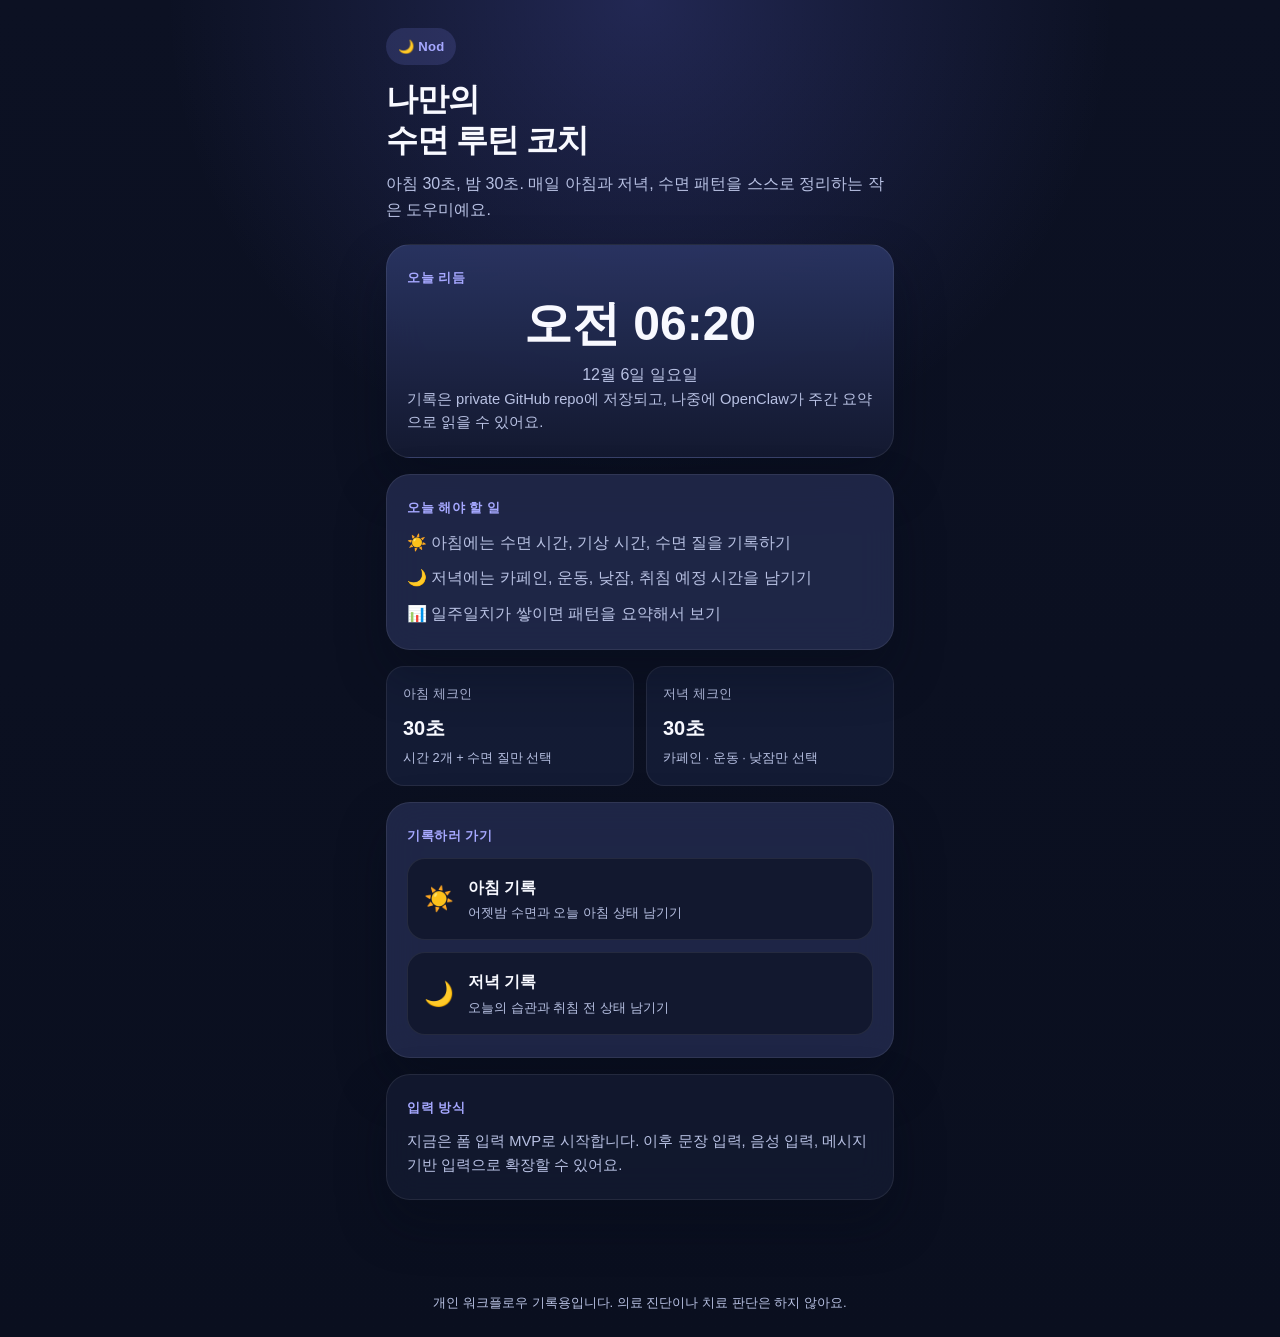
==== index.html @ a0b85b3d "feat: polish sleep check-in UX and bedtime recommendation" ====
<!DOCTYPE html>
<html lang="ko">
<head>
  <meta charset="UTF-8">
  <meta name="viewport" content="width=device-width, initial-scale=1.0">
  <title>Nod Sleep Check-in</title>
  <link rel="stylesheet" href="assets/styles.css">
  <script>window.API_BASE_URL = 'https://sleep-tech-five.vercel.app'</script>
</head>
<body>
  <div class="container">
    <header class="hero">
      <div class="hero-badge">🌙 Nod</div>
      <h1>나만의<br>수면 루틴 코치</h1>
      <p class="subtitle">아침 30초, 밤 30초. 매일 아침과 저녁, 수면 패턴을 스스로 정리하는 작은 도우미예요.</p>
    </header>

    <section class="card card-accent">
      <p class="eyebrow">오늘 리듬</p>
      <div class="time-display" id="currentTime"></div>
      <p class="center-text" id="currentDate"></p>
      <p class="helper-text">기록은 private GitHub repo에 저장되고, 나중에 OpenClaw가 주간 요약으로 읽을 수 있어요.</p>
    </section>

    <section class="card">
      <p class="eyebrow">오늘 해야 할 일</p>
      <ul class="check-list">
        <li>☀️ 아침에는 수면 시간, 기상 시간, 수면 질을 기록하기</li>
        <li>🌙 저녁에는 카페인, 운동, 낮잠, 취침 예정 시간을 남기기</li>
        <li>📊 일주일치가 쌓이면 패턴을 요약해서 보기</li>
      </ul>
    </section>

    <section class="quick-stats">
      <div class="stat-card">
        <div class="stat-label">아침 체크인</div>
        <div class="stat-value">30초</div>
        <div class="stat-caption">시간 2개 + 수면 질만 선택</div>
      </div>
      <div class="stat-card">
        <div class="stat-label">저녁 체크인</div>
        <div class="stat-value">30초</div>
        <div class="stat-caption">카페인 · 운동 · 낮잠만 선택</div>
      </div>
    </section>

    <section class="card">
      <p class="eyebrow">기록하러 가기</p>
      <div class="stack-actions">
        <a class="action-card" href="morning.html">
          <span class="action-emoji">☀️</span>
          <span>
            <strong>아침 기록</strong>
            <small>어젯밤 수면과 오늘 아침 상태 남기기</small>
          </span>
        </a>
        <a class="action-card" href="evening.html">
          <span class="action-emoji">🌙</span>
          <span>
            <strong>저녁 기록</strong>
            <small>오늘의 습관과 취침 전 상태 남기기</small>
          </span>
        </a>
      </div>
    </section>

    <section class="card muted-card">
      <p class="eyebrow">입력 방식</p>
      <p class="helper-text">지금은 폼 입력 MVP로 시작합니다. 이후 문장 입력, 음성 입력, 메시지 기반 입력으로 확장할 수 있어요.</p>
    </section>
  </div>

<footer>
    <p>개인 워크플로우 기록용입니다. 의료 진단이나 치료 판단은 하지 않아요.</p>
  </footer>

  <script>
    function updateTime() {
      const now = new Date();
      const timeStr = now.toLocaleTimeString('ko-KR', { hour: '2-digit', minute: '2-digit' });
      const dateStr = now.toLocaleDateString('ko-KR', { weekday: 'long', month: 'long', day: 'numeric' });
      document.getElementById('currentTime').textContent = timeStr;
      document.getElementById('currentDate').textContent = dateStr;
    }
    updateTime();
    setInterval(updateTime, 1000);
  </script>
</body>
</html>
---- assets/styles.css ----
*, *::before, *::after {
  box-sizing: border-box;
  margin: 0;
  padding: 0;
}

:root {
  --bg-primary: #0b1020;
  --bg-secondary: #141a31;
  --bg-card: rgba(33, 41, 76, 0.88);
  --bg-soft: rgba(106, 121, 214, 0.12);
  --text-primary: #f8f9ff;
  --text-secondary: #b8c1e3;
  --accent: #8b8fff;
  --accent-strong: #a6a8ff;
  --accent-soft: rgba(139, 143, 255, 0.16);
  --success: #67d9a4;
  --error: #ff8f9f;
  --border: rgba(255, 255, 255, 0.08);
  --radius-xl: 24px;
  --radius-lg: 18px;
  --radius-md: 14px;
  --shadow: 0 24px 48px rgba(5, 10, 26, 0.36);
}

body {
  font-family: -apple-system, BlinkMacSystemFont, 'Segoe UI', Roboto, 'Noto Sans KR', sans-serif;
  background:
    radial-gradient(circle at top, rgba(112, 120, 255, 0.22), transparent 32%),
    linear-gradient(180deg, #0c1123 0%, #0a0f1f 100%);
  color: var(--text-primary);
  line-height: 1.6;
  min-height: 100vh;
}

.container {
  max-width: 540px;
  margin: 0 auto;
  padding: 28px 16px 40px;
}

.hero {
  text-align: left;
  margin-bottom: 22px;
}

.compact-hero {
  margin-bottom: 18px;
}

.hero-badge {
  display: inline-flex;
  align-items: center;
  gap: 8px;
  padding: 8px 12px;
  border-radius: 999px;
  background: var(--accent-soft);
  color: var(--accent-strong);
  font-size: 0.82rem;
  font-weight: 700;
  letter-spacing: 0.02em;
  margin-bottom: 14px;
}

h1 {
  font-size: 2rem;
  line-height: 1.28;
  font-weight: 800;
  letter-spacing: -0.03em;
  margin-bottom: 10px;
}

.subtitle {
  color: var(--text-secondary);
  font-size: 1rem;
}

.card {
  background: var(--bg-card);
  border: 1px solid var(--border);
  backdrop-filter: blur(18px);
  border-radius: var(--radius-xl);
  padding: 22px 20px;
  margin-bottom: 16px;
  box-shadow: var(--shadow);
}

.card-accent {
  background: linear-gradient(180deg, rgba(42, 52, 98, 0.95), rgba(20, 26, 49, 0.96));
}

.muted-card {
  background: rgba(22, 28, 52, 0.72);
}

.eyebrow {
  color: var(--accent-strong);
  font-size: 0.82rem;
  font-weight: 700;
  letter-spacing: 0.04em;
  text-transform: uppercase;
  margin-bottom: 12px;
}

.center-text {
  text-align: center;
  color: var(--text-secondary);
}

.helper-text {
  color: var(--text-secondary);
  font-size: 0.92rem;
}

.check-list {
  list-style: none;
  display: grid;
  gap: 10px;
}

.check-list li {
  color: var(--text-secondary);
}

.time-display {
  text-align: center;
  font-size: 3rem;
  line-height: 1;
  font-weight: 800;
  color: var(--text-primary);
  margin: 10px 0 14px;
}

.quick-stats {
  display: grid;
  grid-template-columns: repeat(2, 1fr);
  gap: 12px;
  margin-bottom: 16px;
}

.stat-card {
  background: rgba(21, 29, 55, 0.88);
  border: 1px solid var(--border);
  border-radius: var(--radius-lg);
  padding: 16px;
}

.stat-label {
  color: var(--text-secondary);
  font-size: 0.84rem;
  margin-bottom: 8px;
}

.stat-value {
  font-size: 1.25rem;
  font-weight: 800;
  color: var(--text-primary);
}

.stat-caption {
  color: var(--text-secondary);
  font-size: 0.8rem;
  margin-top: 4px;
}

.stack-actions {
  display: grid;
  gap: 12px;
}

.action-card {
  display: flex;
  gap: 14px;
  align-items: center;
  padding: 16px;
  border-radius: var(--radius-lg);
  background: rgba(18, 24, 46, 0.92);
  border: 1px solid var(--border);
  color: var(--text-primary);
  text-decoration: none;
  transition: transform 0.16s ease, border-color 0.16s ease, background 0.16s ease;
}

.action-card:hover {
  transform: translateY(-1px);
  border-color: rgba(166, 168, 255, 0.32);
  background: rgba(28, 35, 65, 0.96);
}

.action-card strong {
  display: block;
  font-size: 1rem;
}

.action-card small {
  display: block;
  color: var(--text-secondary);
  margin-top: 2px;
}

.action-emoji {
  font-size: 1.5rem;
}

.form-group {
  margin-bottom: 18px;
}

label {
  display: block;
  margin-bottom: 9px;
  font-weight: 600;
  font-size: 0.94rem;
  color: var(--text-primary);
}

.label-row {
  display: flex;
  align-items: center;
  justify-content: space-between;
  gap: 10px;
  margin-bottom: 9px;
}

.label-row label {
  margin-bottom: 0;
}

.voice-btn {
  border: 1px solid var(--border);
  background: rgba(255, 255, 255, 0.06);
  color: var(--text-primary);
  border-radius: 999px;
  padding: 8px 12px;
  font-size: 0.82rem;
  font-weight: 700;
  cursor: pointer;
}

.voice-btn.is-recording {
  background: rgba(255, 143, 159, 0.18);
  border-color: rgba(255, 143, 159, 0.4);
}

.field-note {
  margin-top: 8px;
  color: var(--text-secondary);
  font-size: 0.8rem;
}

input[type="time"],
input[type="text"],
input[type="number"],
textarea {
  width: 100%;
  padding: 14px 15px;
  border: 1px solid rgba(255, 255, 255, 0.08);
  border-radius: var(--radius-md);
  background: rgba(10, 15, 30, 0.72);
  color: var(--text-primary);
  font-size: 1rem;
}

input::placeholder,
textarea::placeholder {
  color: #92a0cf;
}

input:focus,
textarea:focus {
  outline: none;
  border-color: rgba(166, 168, 255, 0.5);
  box-shadow: 0 0 0 3px rgba(139, 143, 255, 0.12);
}

textarea {
  resize: vertical;
  min-height: 96px;
}

.rating-group {
  display: grid;
  grid-template-columns: repeat(5, 1fr);
  gap: 8px;
}

.rating-option input,
.toggle-option input {
  display: none;
}

.rating-option label,
.toggle-option label {
  display: flex;
  flex-direction: column;
  align-items: center;
  justify-content: center;
  gap: 6px;
  min-height: 78px;
  padding: 10px 8px;
  border-radius: var(--radius-md);
  background: rgba(12, 17, 34, 0.76);
  border: 1px solid transparent;
  color: var(--text-primary);
  cursor: pointer;
  text-align: center;
  transition: border-color 0.16s ease, background 0.16s ease, transform 0.16s ease;
}

.rating-option label span {
  font-size: 0.72rem;
  color: var(--text-secondary);
  line-height: 1.2;
}

.rating-option input:checked + label,
.toggle-option input:checked + label {
  background: linear-gradient(180deg, rgba(100, 110, 220, 0.32), rgba(70, 78, 170, 0.34));
  border-color: rgba(166, 168, 255, 0.42);
}

.toggle-group {
  display: grid;
  grid-template-columns: repeat(2, 1fr);
  gap: 10px;
}

.btn {
  display: inline-block;
  width: 100%;
  padding: 16px;
  background: linear-gradient(180deg, #8f93ff 0%, #767bf7 100%);
  color: white;
  border: none;
  border-radius: 999px;
  font-size: 1rem;
  font-weight: 800;
  cursor: pointer;
  transition: transform 0.16s ease, opacity 0.16s ease;
}

.btn:hover {
  transform: translateY(-1px);
}

.btn:disabled {
  opacity: 0.72;
  cursor: not-allowed;
}

.nav-links {
  display: flex;
  gap: 10px;
  margin-top: 18px;
}

.nav-links a {
  flex: 1;
  display: block;
  padding: 14px;
  background: rgba(18, 24, 46, 0.9);
  border: 1px solid var(--border);
  border-radius: 999px;
  text-align: center;
  color: var(--text-primary);
  text-decoration: none;
  font-weight: 600;
}

.message {
  padding: 13px 15px;
  border-radius: var(--radius-md);
  margin-top: 16px;
  display: none;
}

.message.success {
  display: block;
  background: rgba(103, 217, 164, 0.14);
  border: 1px solid rgba(103, 217, 164, 0.35);
  color: var(--success);
}

.message.error {
  display: block;
  background: rgba(255, 143, 159, 0.12);
  border: 1px solid rgba(255, 143, 159, 0.32);
  color: var(--error);
}

.summary-card {
  border-style: dashed;
}

.recommendation-card {
  border: 1px solid rgba(139, 143, 255, 0.28);
  background: linear-gradient(180deg, rgba(42, 52, 98, 0.92), rgba(20, 26, 49, 0.94));
}

.info-card {
  border-style: dashed;
  border-color: var(--text-secondary);
}

.info-message {
  color: var(--text-secondary);
  font-size: 0.95rem;
  margin-bottom: 8px;
}

.recommendation-time {
  font-size: 2rem;
  font-weight: 800;
  color: var(--accent-strong);
  text-align: center;
  margin: 8px 0 14px;
}

.recommendation-reason {
  color: var(--text-primary);
  font-size: 0.95rem;
  margin-bottom: 8px;
}

.recommendation-tip {
  color: var(--text-secondary);
  font-size: 0.9rem;
  margin-bottom: 8px;
}

.recommendation-uncertainty {
  color: var(--text-secondary);
  font-size: 0.8rem;
  font-style: italic;
}

.recommendation-note {
  color: var(--text-secondary);
  font-size: 0.8rem;
  font-style: italic;
}

.summary-copy {
  color: var(--text-primary);
  font-size: 0.96rem;
}

.is-hidden {
  display: none;
}

footer {
  text-align: center;
  margin-top: 28px;
  padding: 8px 12px 24px;
  color: var(--text-secondary);
  font-size: 0.82rem;
}

body.theme-morning {
  background:
    radial-gradient(circle at top, rgba(255, 220, 160, 0.18), transparent 38%),
    linear-gradient(180deg, #f4f1ec 0%, #eeebe6 50%, #e8e5df 100%);
  color: #2d2a26;
}

body.theme-morning .hero-badge {
  background: rgba(255, 183, 77, 0.2);
  color: #b56b00;
}

body.theme-morning .subtitle,
body.theme-morning .helper-text,
body.theme-morning .stat-label,
body.theme-morning .stat-caption,
body.theme-morning footer,
body.theme-morning .center-text,
body.theme-morning .check-list li,
body.theme-morning .rating-option label span {
  color: #7b6348;
}

body.theme-morning .card,
body.theme-morning .stat-card,
body.theme-morning .action-card,
body.theme-morning .nav-links a {
  background: rgba(255, 253, 249, 0.88);
  border-color: rgba(180, 160, 130, 0.16);
  box-shadow: 0 16px 36px rgba(130, 110, 80, 0.1);
}

body.theme-morning .eyebrow {
  color: #d07a1f;
}

body.theme-morning .time-display,
body.theme-morning .stat-value,
body.theme-morning .action-card strong,
body.theme-morning label,
body.theme-morning h1 {
  color: #4f3418;
}

body.theme-morning input[type="time"],
body.theme-morning input[type="text"],
body.theme-morning input[type="number"],
body.theme-morning textarea {
  background: rgba(255, 255, 255, 0.92);
  color: #3d3428;
  border-color: rgba(160, 140, 100, 0.16);
}

body.theme-morning input::placeholder,
body.theme-morning textarea::placeholder {
  color: #b08a67;
}

body.theme-morning .rating-option label,
body.theme-morning .toggle-option label {
  background: rgba(255, 251, 246, 0.94);
  border-color: rgba(170, 150, 120, 0.12);
}

body.theme-morning .rating-option input:checked + label,
body.theme-morning .toggle-option input:checked + label {
  background: linear-gradient(180deg, rgba(255, 188, 94, 0.52), rgba(255, 148, 87, 0.56));
  border-color: rgba(201, 111, 16, 0.3);
}

body.theme-morning .btn {
  background: linear-gradient(180deg, #e8a955 0%, #d48a42 100%);
  color: #3d2612;
}

body.theme-morning .voice-btn {
  background: rgba(255, 255, 255, 0.72);
  color: #8f5418;
  border-color: rgba(208, 122, 31, 0.2);
}

body.theme-morning .voice-btn.is-recording {
  background: rgba(255, 167, 122, 0.42);
  border-color: rgba(201, 111, 16, 0.34);
  color: #7a4010;
}

body.theme-morning .message.success {
  background: rgba(114, 195, 140, 0.16);
  border-color: rgba(114, 195, 140, 0.3);
  color: #1f7a4f;
}

body.theme-morning .message.error {
  background: rgba(255, 124, 124, 0.12);
  border-color: rgba(220, 88, 88, 0.26);
  color: #b24141;
}

body.theme-morning .summary-copy {
  color: #6b4b25;
}

@media (max-width: 520px) {
  .container {
    padding: 22px 14px 36px;
  }

  h1 {
    font-size: 1.72rem;
  }

  .rating-group {
    grid-template-columns: repeat(5, 1fr);
  }

  .compact-rating .rating-option label {
    min-height: 52px;
    padding: 8px 4px;
  }

  .compact-rating .rating-option label span {
    display: none;
  }

  .tight-group {
    display: flex;
    flex-direction: column;
    gap: 12px;
    margin-bottom: 16px;
  }

  .toggle-row {
    display: flex;
    align-items: center;
    justify-content: space-between;
    padding: 10px 12px;
    background: rgba(12, 17, 34, 0.76);
    border: 1px solid var(--border);
    border-radius: var(--radius-md);
  }

  .toggle-row label {
    margin-bottom: 0;
    font-weight: 600;
  }

  .toggle-row .toggle-group {
    display: flex;
    gap: 8px;
  }

  .toggle-row .toggle-option label {
    min-height: auto;
    padding: 8px 14px;
    font-size: 1rem;
    gap: 2px;
  }

  .toggle-text {
    font-size: 0.9rem;
  }

  .optional-section {
    margin-top: 16px;
    padding-top: 16px;
    border-top: 1px dashed var(--border);
  }

  .optional-section summary {
    cursor: pointer;
    color: var(--text-secondary);
    font-size: 0.88rem;
    padding: 8px 0;
  }

  .optional-section details[open] summary {
    margin-bottom: 12px;
  }

  body.theme-morning .optional-section {
    border-color: rgba(191, 132, 60, 0.2);
  }

  body.theme-morning .optional-section summary {
    color: #8b7348;
  }

body.theme-morning .toggle-row {
  background: rgba(255, 251, 246, 0.88);
  border-color: rgba(170, 150, 120, 0.14);
}

  body.theme-morning .toggle-row label {
    color: #5a4020;
  }
}
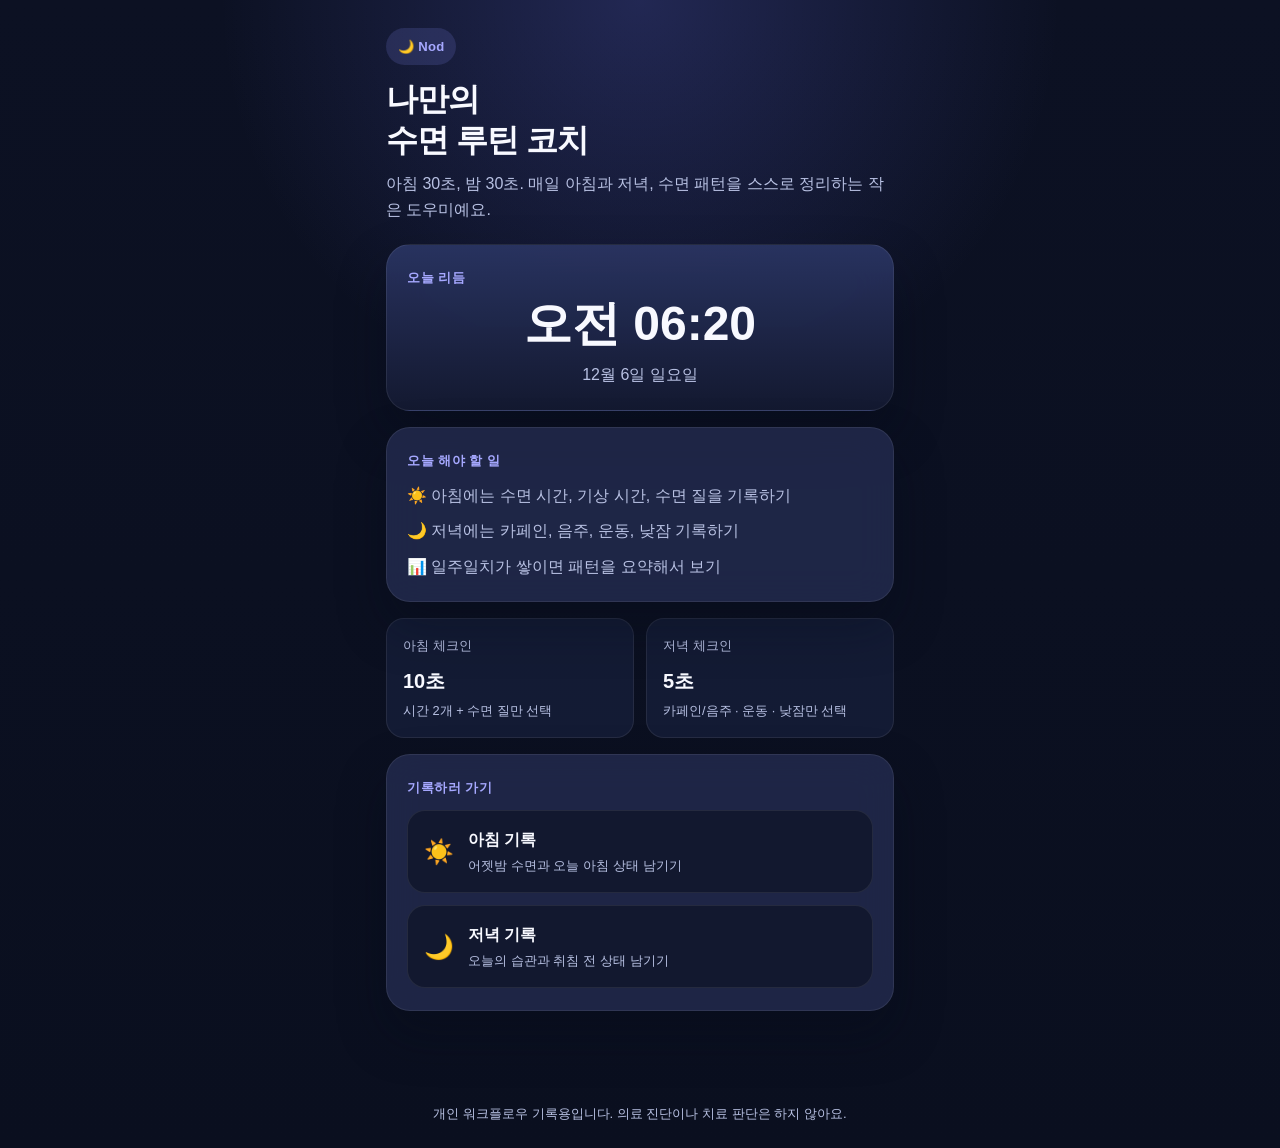
==== commit 59feb083: "before change" ====
--- a/index.html
+++ b/index.html
@@ -19,28 +19,45 @@
       <p class="eyebrow">오늘 리듬</p>
       <div class="time-display" id="currentTime"></div>
       <p class="center-text" id="currentDate"></p>
-      <p class="helper-text">기록은 private GitHub repo에 저장되고, 나중에 OpenClaw가 주간 요약으로 읽을 수 있어요.</p>
     </section>
 
     <section class="card">
       <p class="eyebrow">오늘 해야 할 일</p>
       <ul class="check-list">
         <li>☀️ 아침에는 수면 시간, 기상 시간, 수면 질을 기록하기</li>
-        <li>🌙 저녁에는 카페인, 운동, 낮잠, 취침 예정 시간을 남기기</li>
+        <li>🌙 저녁에는 카페인, 음주, 운동, 낮잠 기록하기</li>
         <li>📊 일주일치가 쌓이면 패턴을 요약해서 보기</li>
       </ul>
+    </section>
+
+    <section class="card coaching-card is-hidden" id="patternInsightsCard">
+      <p class="eyebrow">수면 코칭</p>
+      <h3 class="coaching-headline" id="coachingHeadline"></h3>
+      <p class="coaching-insight" id="coachingInsight"></p>
+      <p class="coaching-recommendation"><strong>조언:</strong> <span id="coachingRecommendation"></span></p>
+      <div class="coaching-action">
+        <strong>오늘의 액션:</strong> <span id="coachingAction"></span>
+      </div>
+      <p class="coaching-confidence" id="coachingConfidence"></p>
+    </section>
+
+    <section class="card building-card is-hidden" id="patternBuildingCard">
+      <p class="eyebrow">데이터 수집 중</p>
+      <p class="coaching-headline">아직 데이터가 부족해요</p>
+      <p class="coaching-insight" id="buildingInsight"></p>
+      <p class="coaching-recommendation"><strong>조언:</strong> <span id="buildingRecommendation"></span></p>
     </section>
 
     <section class="quick-stats">
       <div class="stat-card">
         <div class="stat-label">아침 체크인</div>
-        <div class="stat-value">30초</div>
+        <div class="stat-value">10초</div>
         <div class="stat-caption">시간 2개 + 수면 질만 선택</div>
       </div>
       <div class="stat-card">
         <div class="stat-label">저녁 체크인</div>
-        <div class="stat-value">30초</div>
-        <div class="stat-caption">카페인 · 운동 · 낮잠만 선택</div>
+        <div class="stat-value">5초</div>
+        <div class="stat-caption">카페인/음주 · 운동 · 낮잠만 선택</div>
       </div>
     </section>
 
@@ -63,11 +80,6 @@
         </a>
       </div>
     </section>
-
-    <section class="card muted-card">
-      <p class="eyebrow">입력 방식</p>
-      <p class="helper-text">지금은 폼 입력 MVP로 시작합니다. 이후 문장 입력, 음성 입력, 메시지 기반 입력으로 확장할 수 있어요.</p>
-    </section>
   </div>
 
 <footer>
--- a/assets/styles.css
+++ b/assets/styles.css
@@ -445,6 +445,69 @@
   font-size: 0.96rem;
 }
 
+.coaching-card {
+  border: 1px solid rgba(139, 143, 255, 0.32);
+  background: linear-gradient(180deg, rgba(42, 52, 98, 0.92), rgba(20, 26, 49, 0.94));
+}
+
+.coaching-headline {
+  font-size: 1.1rem;
+  font-weight: 700;
+  color: var(--accent-strong);
+  margin-bottom: 10px;
+}
+
+.coaching-insight {
+  color: var(--text-primary);
+  font-size: 0.95rem;
+  margin-bottom: 12px;
+}
+
+.coaching-recommendation {
+  color: var(--text-secondary);
+  font-size: 0.9rem;
+  margin-bottom: 10px;
+}
+
+.coaching-action {
+  background: rgba(103, 217, 164, 0.1);
+  border: 1px solid rgba(103, 217, 164, 0.24);
+  border-radius: var(--radius-md);
+  padding: 12px 14px;
+  color: var(--success);
+  font-size: 0.9rem;
+  margin-bottom: 10px;
+}
+
+.coaching-confidence {
+  color: var(--text-secondary);
+  font-size: 0.8rem;
+  font-style: italic;
+}
+
+.building-card {
+  border-style: dashed;
+  border-color: var(--text-secondary);
+}
+
+.building-message {
+  color: var(--text-secondary);
+  font-size: 0.95rem;
+  margin-bottom: 10px;
+}
+
+.building-action {
+  color: var(--text-primary);
+  font-size: 0.9rem;
+  margin-bottom: 8px;
+}
+
+.building-note {
+  color: var(--text-secondary);
+  font-size: 0.8rem;
+  font-style: italic;
+}
+
 .is-hidden {
   display: none;
 }
@@ -459,14 +522,14 @@
 
 body.theme-morning {
   background:
-    radial-gradient(circle at top, rgba(255, 220, 160, 0.18), transparent 38%),
-    linear-gradient(180deg, #f4f1ec 0%, #eeebe6 50%, #e8e5df 100%);
-  color: #2d2a26;
+    radial-gradient(circle at top, rgba(255, 200, 130, 0.1), transparent 38%),
+    linear-gradient(180deg, #1a1722 0%, #151420 50%, #11111d 100%);
+  color: #d4d0e8;
 }
 
 body.theme-morning .hero-badge {
-  background: rgba(255, 183, 77, 0.2);
-  color: #b56b00;
+  background: rgba(255, 183, 77, 0.12);
+  color: #d4a855;
 }
 
 body.theme-morning .subtitle,
@@ -477,20 +540,20 @@
 body.theme-morning .center-text,
 body.theme-morning .check-list li,
 body.theme-morning .rating-option label span {
-  color: #7b6348;
+  color: #9890b8;
 }
 
 body.theme-morning .card,
 body.theme-morning .stat-card,
 body.theme-morning .action-card,
 body.theme-morning .nav-links a {
-  background: rgba(255, 253, 249, 0.88);
-  border-color: rgba(180, 160, 130, 0.16);
-  box-shadow: 0 16px 36px rgba(130, 110, 80, 0.1);
+  background: rgba(36, 32, 56, 0.88);
+  border-color: rgba(255, 200, 130, 0.1);
+  box-shadow: 0 16px 36px rgba(10, 10, 20, 0.28);
 }
 
 body.theme-morning .eyebrow {
-  color: #d07a1f;
+  color: #d4a855;
 }
 
 body.theme-morning .time-display,
@@ -498,66 +561,68 @@
 body.theme-morning .action-card strong,
 body.theme-morning label,
 body.theme-morning h1 {
-  color: #4f3418;
+  color: #e0dcf8;
 }
 
 body.theme-morning input[type="time"],
 body.theme-morning input[type="text"],
 body.theme-morning input[type="number"],
 body.theme-morning textarea {
-  background: rgba(255, 255, 255, 0.92);
-  color: #3d3428;
-  border-color: rgba(160, 140, 100, 0.16);
+  background: rgba(20, 18, 36, 0.88);
+  color: #d4d0e8;
+  border-color: rgba(255, 200, 130, 0.14);
 }
 
 body.theme-morning input::placeholder,
 body.theme-morning textarea::placeholder {
-  color: #b08a67;
+  color: #8070a8;
 }
 
 body.theme-morning .rating-option label,
 body.theme-morning .toggle-option label {
-  background: rgba(255, 251, 246, 0.94);
-  border-color: rgba(170, 150, 120, 0.12);
+  background: rgba(28, 24, 48, 0.92);
+  border-color: rgba(255, 200, 130, 0.1);
+  color: #c8c4e4;
 }
 
 body.theme-morning .rating-option input:checked + label,
 body.theme-morning .toggle-option input:checked + label {
-  background: linear-gradient(180deg, rgba(255, 188, 94, 0.52), rgba(255, 148, 87, 0.56));
-  border-color: rgba(201, 111, 16, 0.3);
+  background: linear-gradient(180deg, rgba(255, 168, 84, 0.32), rgba(212, 120, 48, 0.36));
+  border-color: rgba(255, 180, 100, 0.28);
+  color: #e0dcf8;
 }
 
 body.theme-morning .btn {
-  background: linear-gradient(180deg, #e8a955 0%, #d48a42 100%);
-  color: #3d2612;
+  background: linear-gradient(180deg, #c09040 0%, #a07830 100%);
+  color: #1a1520;
 }
 
 body.theme-morning .voice-btn {
-  background: rgba(255, 255, 255, 0.72);
-  color: #8f5418;
-  border-color: rgba(208, 122, 31, 0.2);
+  background: rgba(255, 200, 130, 0.1);
+  color: #d4a855;
+  border-color: rgba(255, 200, 130, 0.16);
 }
 
 body.theme-morning .voice-btn.is-recording {
-  background: rgba(255, 167, 122, 0.42);
-  border-color: rgba(201, 111, 16, 0.34);
-  color: #7a4010;
+  background: rgba(255, 140, 100, 0.28);
+  border-color: rgba(255, 180, 100, 0.32);
+  color: #e8c888;
 }
 
 body.theme-morning .message.success {
-  background: rgba(114, 195, 140, 0.16);
-  border-color: rgba(114, 195, 140, 0.3);
-  color: #1f7a4f;
+  background: rgba(103, 217, 164, 0.14);
+  border-color: rgba(103, 217, 164, 0.28);
+  color: #78e8b8;
 }
 
 body.theme-morning .message.error {
-  background: rgba(255, 124, 124, 0.12);
-  border-color: rgba(220, 88, 88, 0.26);
-  color: #b24141;
+  background: rgba(255, 143, 159, 0.14);
+  border-color: rgba(255, 143, 159, 0.28);
+  color: #f8a0b0;
 }
 
 body.theme-morning .summary-copy {
-  color: #6b4b25;
+  color: #b8b0d8;
 }
 
 @media (max-width: 520px) {
@@ -638,19 +703,19 @@
   }
 
   body.theme-morning .optional-section {
-    border-color: rgba(191, 132, 60, 0.2);
+    border-color: rgba(255, 200, 130, 0.12);
   }
 
   body.theme-morning .optional-section summary {
-    color: #8b7348;
+    color: #9890b8;
   }
 
 body.theme-morning .toggle-row {
-  background: rgba(255, 251, 246, 0.88);
-  border-color: rgba(170, 150, 120, 0.14);
+  background: rgba(28, 24, 48, 0.88);
+  border-color: rgba(255, 200, 130, 0.1);
 }
 
   body.theme-morning .toggle-row label {
-    color: #5a4020;
-  }
-}
+    color: #c8c4e4;
+  }
+}
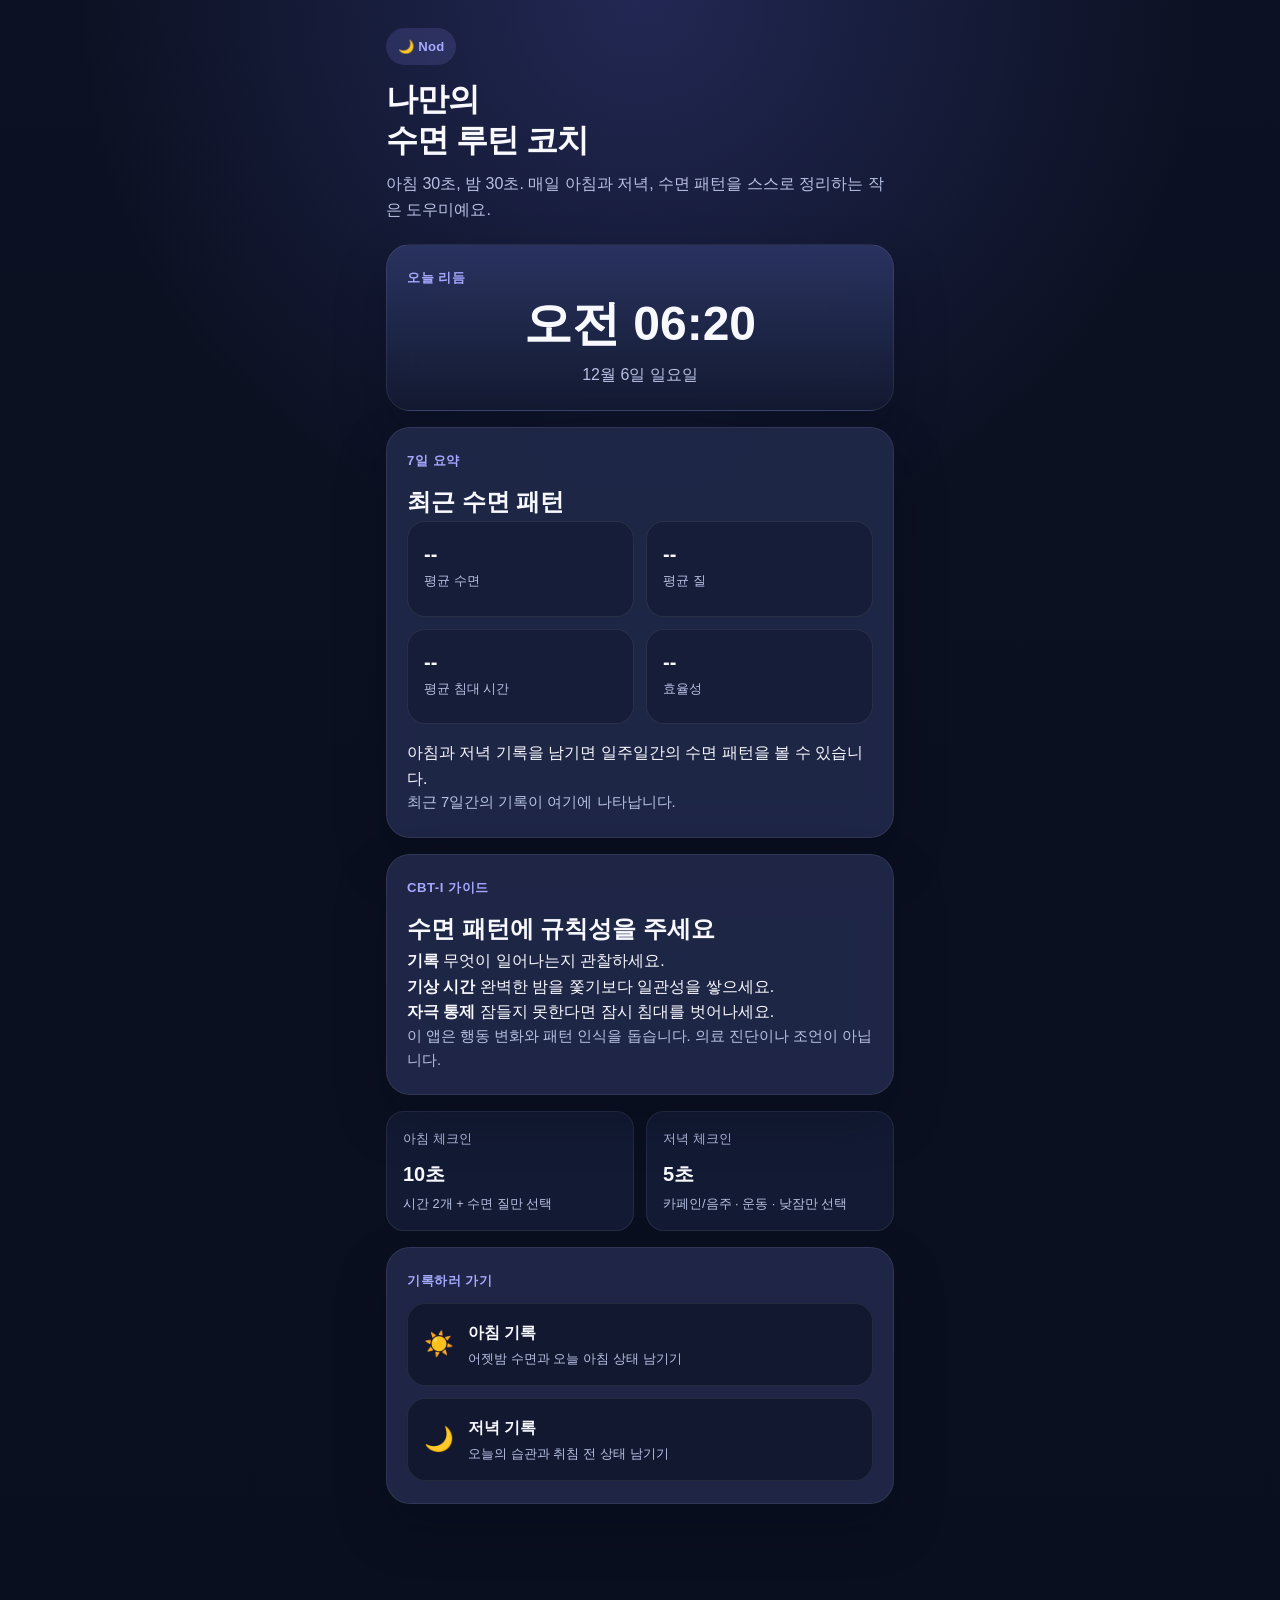
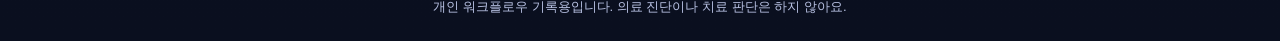
==== commit 81960bf8: "emerge eng and kor" ====
--- a/index.html
+++ b/index.html
@@ -22,12 +22,44 @@
     </section>
 
     <section class="card">
-      <p class="eyebrow">오늘 해야 할 일</p>
-      <ul class="check-list">
-        <li>☀️ 아침에는 수면 시간, 기상 시간, 수면 질을 기록하기</li>
-        <li>🌙 저녁에는 카페인, 음주, 운동, 낮잠 기록하기</li>
-        <li>📊 일주일치가 쌓이면 패턴을 요약해서 보기</li>
-      </ul>
+      <div class="section-heading">
+        <div>
+          <p class="eyebrow">7일 요약</p>
+          <h2>최근 수면 패턴</h2>
+        </div>
+      </div>
+      <section class="quick-stats">
+        <div class="stat-card">
+          <div class="stat-value" id="avgSleepValue">--</div>
+          <div class="stat-label">평균 수면</div>
+        </div>
+        <div class="stat-card">
+          <div class="stat-value" id="avgQualityValue">--</div>
+          <div class="stat-label">평균 질</div>
+        </div>
+        <div class="stat-card">
+          <div class="stat-value" id="avgBedValue">--</div>
+          <div class="stat-label">평균 침대 시간</div>
+        </div>
+        <div class="stat-card">
+          <div class="stat-value" id="efficiencyValue">--</div>
+          <div class="stat-label">효율성</div>
+        </div>
+      </section>
+      <div class="summary-feedback" id="summaryFeedback">아침과 저녁 기록을 남기면 일주일간의 수면 패턴을 볼 수 있습니다.</div>
+      <div id="trendEmpty" class="helper-text">최근 7일간의 기록이 여기에 나타납니다.</div>
+      <div id="trendList" class="trend-list"></div>
+    </section>
+
+    <section class="card hero-card compact-hero">
+      <p class="eyebrow">CBT-I 가이드</p>
+      <h2>수면 패턴에 규칙성을 주세요</h2>
+      <div class="pillars-grid compact-pillars">
+        <div><strong>기록</strong><span> 무엇이 일어나는지 관찰하세요.</span></div>
+        <div><strong>기상 시간</strong><span> 완벽한 밤을 쫓기보다 일관성을 쌓으세요.</span></div>
+        <div><strong>자극 통제</strong><span> 잠들지 못한다면 잠시 침대를 벗어나세요.</span></div>
+      </div>
+      <p class="helper-text">이 앱은 행동 변화와 패턴 인식을 돕습니다. 의료 진단이나 조언이 아닙니다.</p>
     </section>
 
     <section class="card coaching-card is-hidden" id="patternInsightsCard">
--- a/assets/styles.css
+++ b/assets/styles.css
@@ -638,10 +638,10 @@
     grid-template-columns: repeat(5, 1fr);
   }
 
-  .compact-rating .rating-option label {
-    min-height: 52px;
-    padding: 8px 4px;
-  }
+.compact-rating .rating-option label {
+    min-height: 58px;
+    padding: 6px 4px;
+}
 
   .compact-rating .rating-option label span {
     display: none;
@@ -710,12 +710,12 @@
     color: #9890b8;
   }
 
-body.theme-morning .toggle-row {
-  background: rgba(28, 24, 48, 0.88);
-  border-color: rgba(255, 200, 130, 0.1);
-}
-
-  body.theme-morning .toggle-row label {
-    color: #c8c4e4;
-  }
-}
+.input-large {
+  font-size: 1rem;
+  padding: 12px;
+  border-radius: 8px;
+  border: 1px solid var(--border);
+  width: 100%;
+  background: rgba(10, 15, 30, 0.72);
+  color: var(--text-primary);
+}
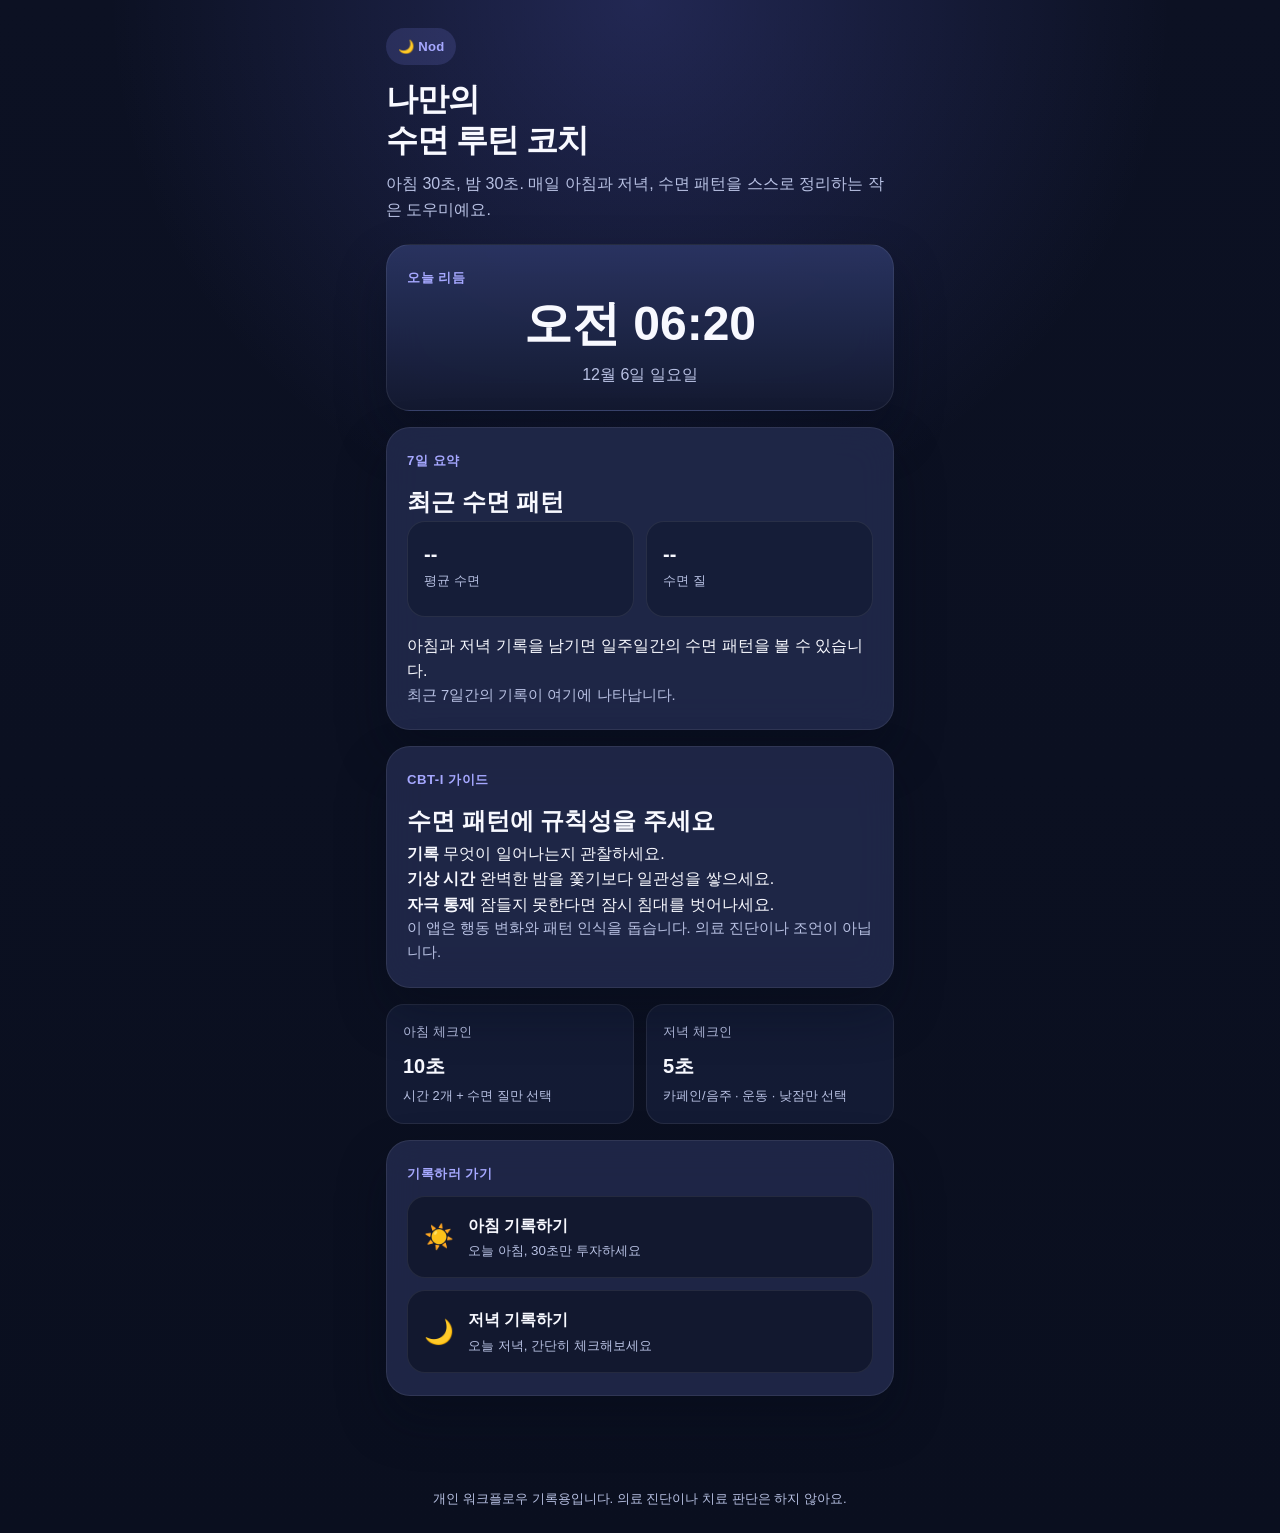
==== commit 06cb3ec8: "feat: polish MVP sleep coach UX" ====
--- a/index.html
+++ b/index.html
@@ -35,15 +35,7 @@
         </div>
         <div class="stat-card">
           <div class="stat-value" id="avgQualityValue">--</div>
-          <div class="stat-label">평균 질</div>
-        </div>
-        <div class="stat-card">
-          <div class="stat-value" id="avgBedValue">--</div>
-          <div class="stat-label">평균 침대 시간</div>
-        </div>
-        <div class="stat-card">
-          <div class="stat-value" id="efficiencyValue">--</div>
-          <div class="stat-label">효율성</div>
+          <div class="stat-label">수면 질</div>
         </div>
       </section>
       <div class="summary-feedback" id="summaryFeedback">아침과 저녁 기록을 남기면 일주일간의 수면 패턴을 볼 수 있습니다.</div>
@@ -96,18 +88,18 @@
     <section class="card">
       <p class="eyebrow">기록하러 가기</p>
       <div class="stack-actions">
-        <a class="action-card" href="morning.html">
+        <a class="action-card primary-action" href="morning.html">
           <span class="action-emoji">☀️</span>
           <span>
-            <strong>아침 기록</strong>
-            <small>어젯밤 수면과 오늘 아침 상태 남기기</small>
+            <strong>아침 기록하기</strong>
+            <small>오늘 아침, 30초만 투자하세요</small>
           </span>
         </a>
         <a class="action-card" href="evening.html">
           <span class="action-emoji">🌙</span>
           <span>
-            <strong>저녁 기록</strong>
-            <small>오늘의 습관과 취침 전 상태 남기기</small>
+            <strong>저녁 기록하기</strong>
+            <small>오늘 저녁, 간단히 체크해보세요</small>
           </span>
         </a>
       </div>
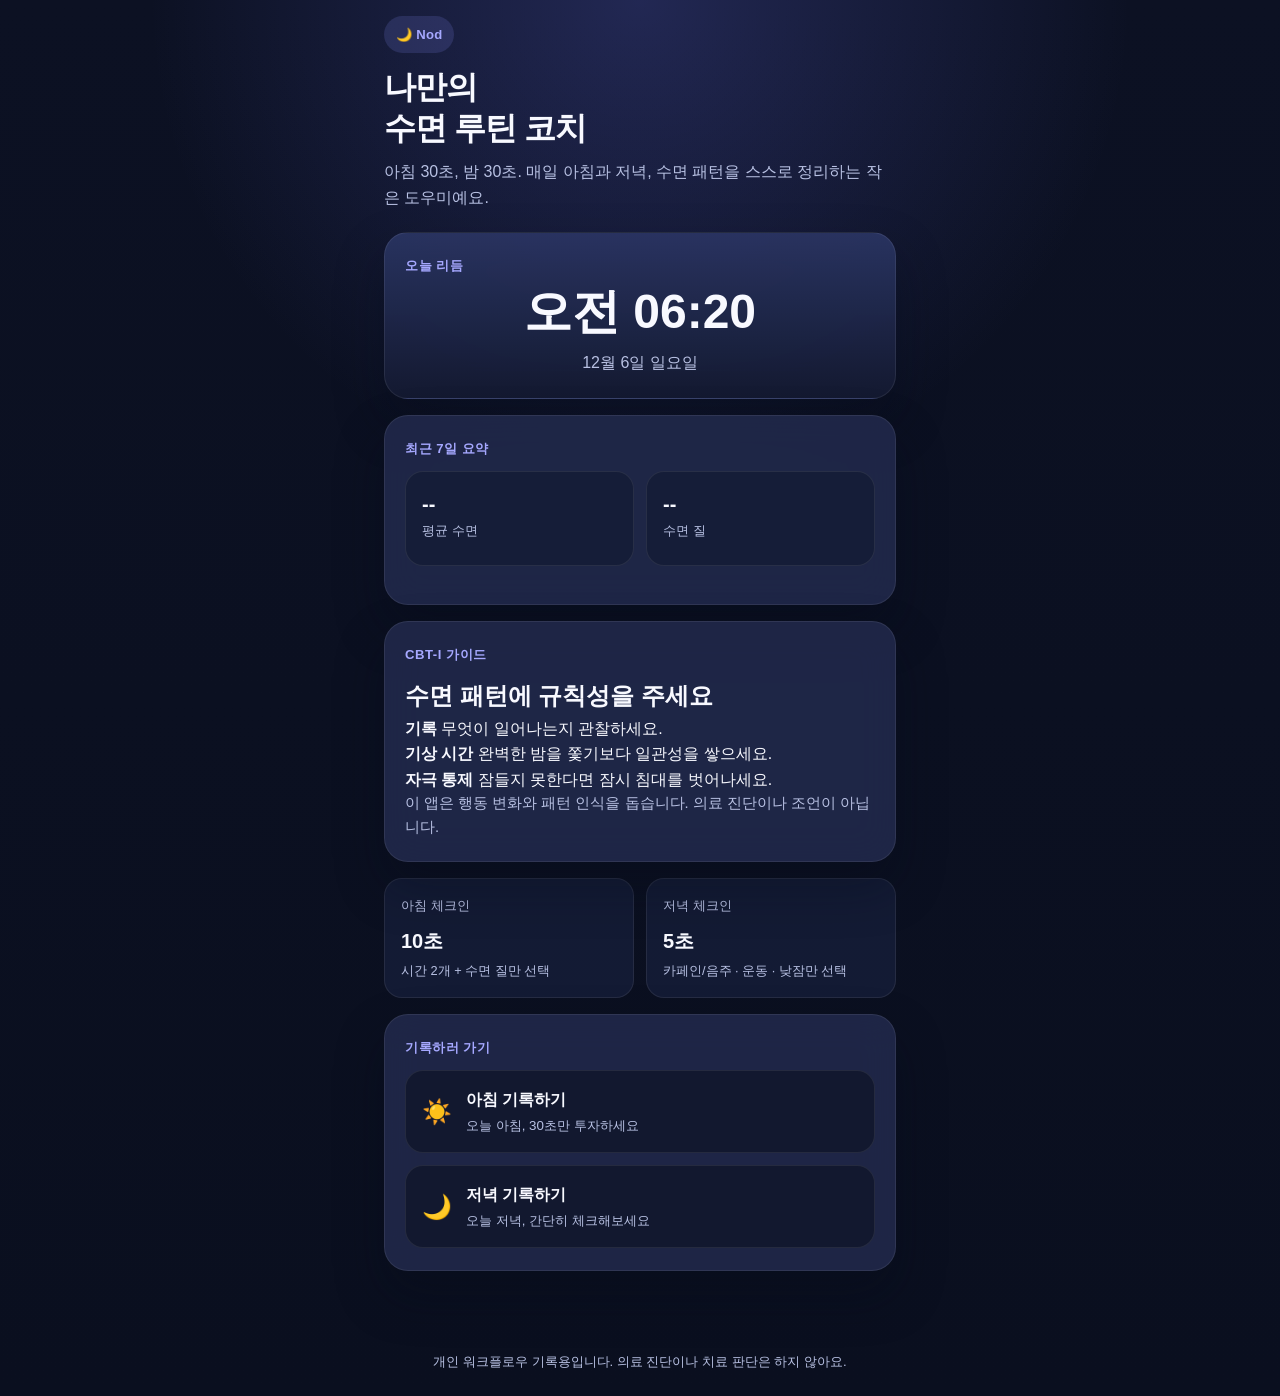
==== commit 9f01b245: "fix: restore morning save flow and tighten MVP UX" ====
--- a/index.html
+++ b/index.html
@@ -23,10 +23,7 @@
 
     <section class="card">
       <div class="section-heading">
-        <div>
-          <p class="eyebrow">7일 요약</p>
-          <h2>최근 수면 패턴</h2>
-        </div>
+        <p class="eyebrow">최근 7일 요약</p>
       </div>
       <section class="quick-stats">
         <div class="stat-card">
@@ -38,9 +35,6 @@
           <div class="stat-label">수면 질</div>
         </div>
       </section>
-      <div class="summary-feedback" id="summaryFeedback">아침과 저녁 기록을 남기면 일주일간의 수면 패턴을 볼 수 있습니다.</div>
-      <div id="trendEmpty" class="helper-text">최근 7일간의 기록이 여기에 나타납니다.</div>
-      <div id="trendList" class="trend-list"></div>
     </section>
 
     <section class="card hero-card compact-hero">
--- a/assets/styles.css
+++ b/assets/styles.css
@@ -36,7 +36,7 @@
 .container {
   max-width: 540px;
   margin: 0 auto;
-  padding: 28px 16px 40px;
+  padding: 16px 14px 28px;
 }
 
 .hero {
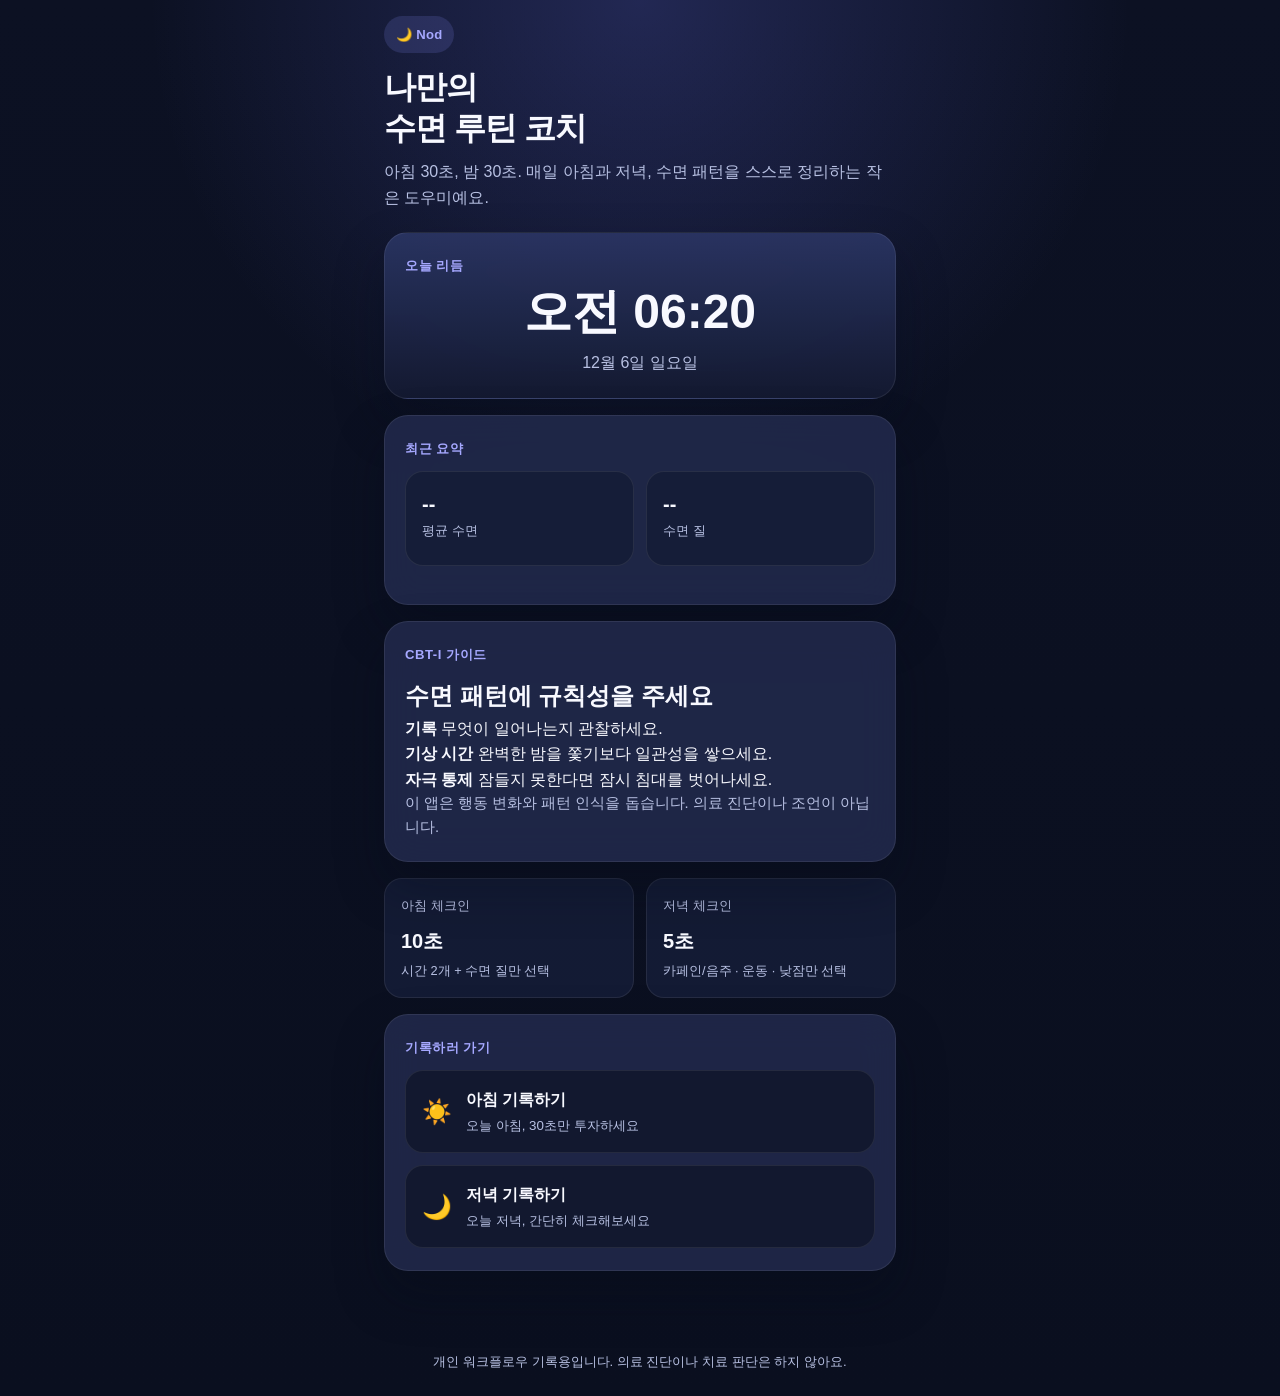
==== commit 33a6af16: "fix: update homepage summary label dynamically" ====
--- a/index.html
+++ b/index.html
@@ -23,7 +23,7 @@
 
     <section class="card">
       <div class="section-heading">
-        <p class="eyebrow">최근 7일 요약</p>
+        <p class="eyebrow" id="summaryEyebrow">최근 요약</p>
       </div>
       <section class="quick-stats">
         <div class="stat-card">
